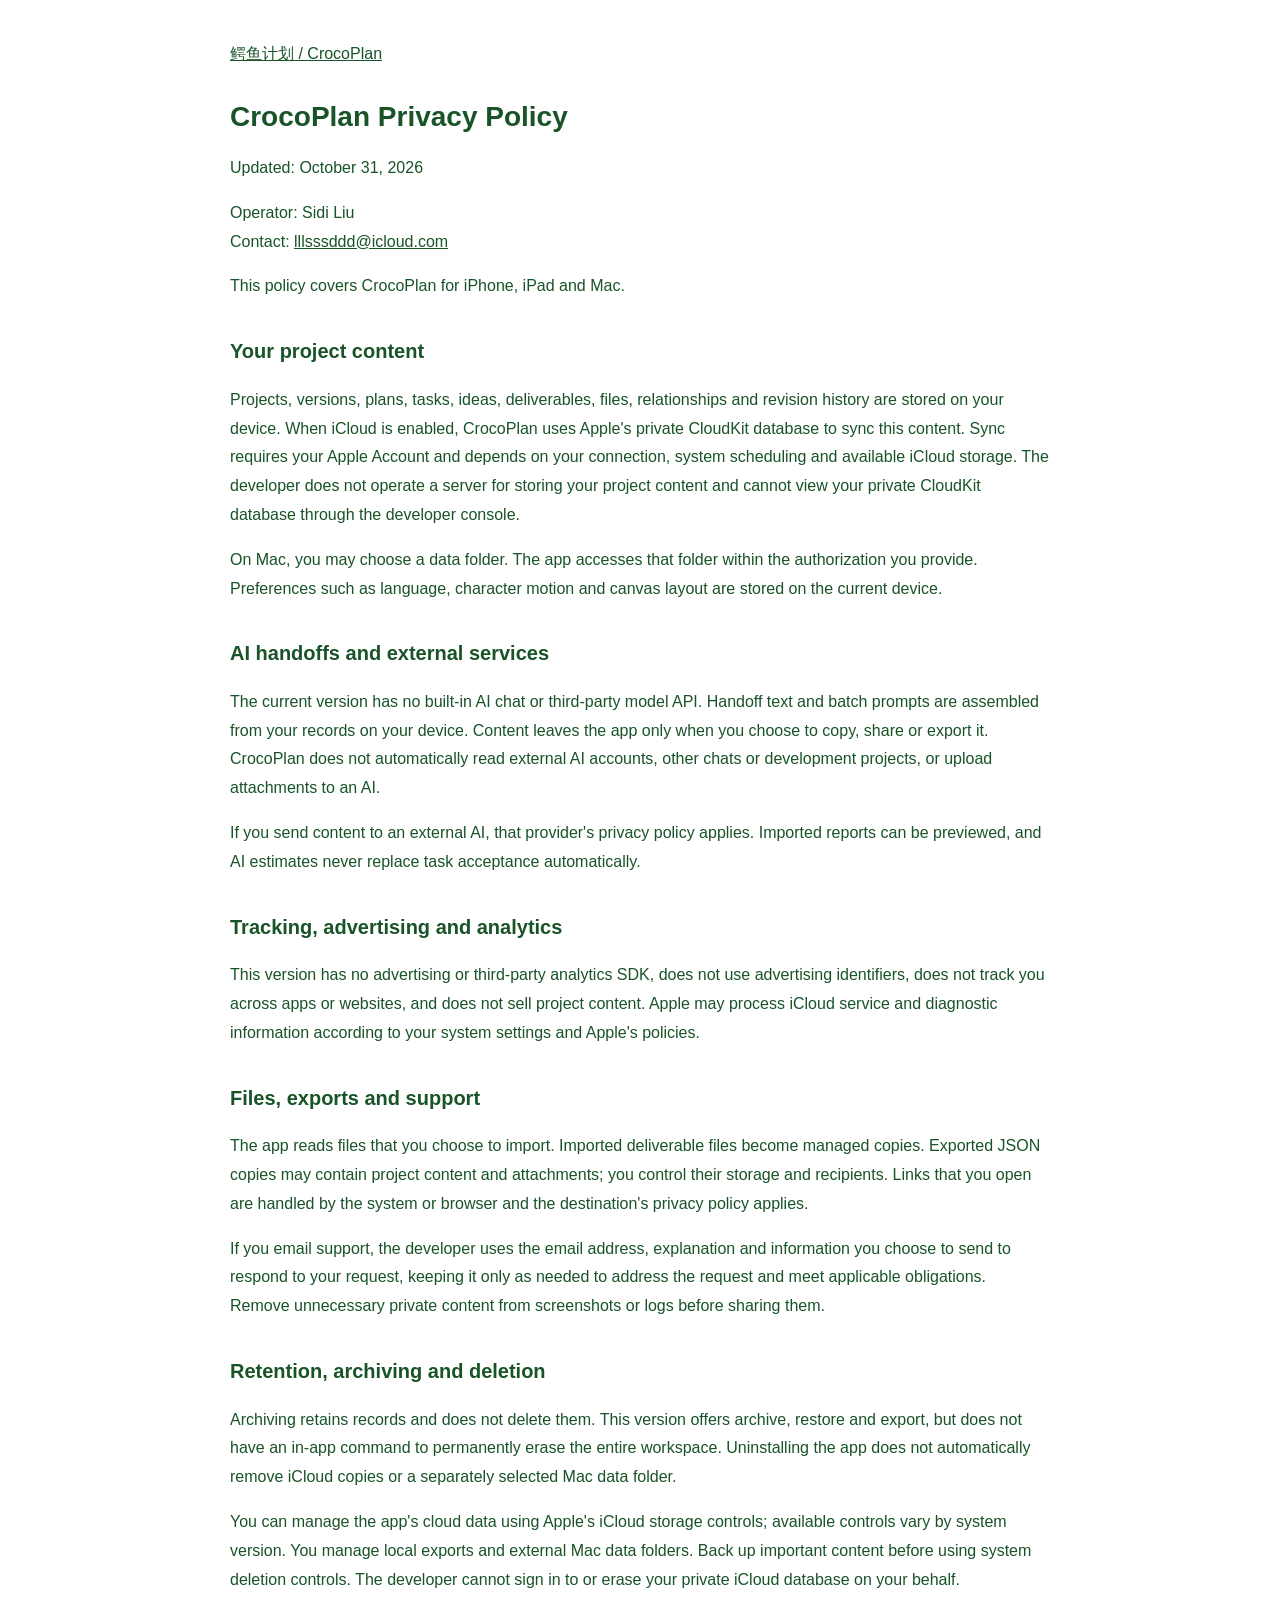
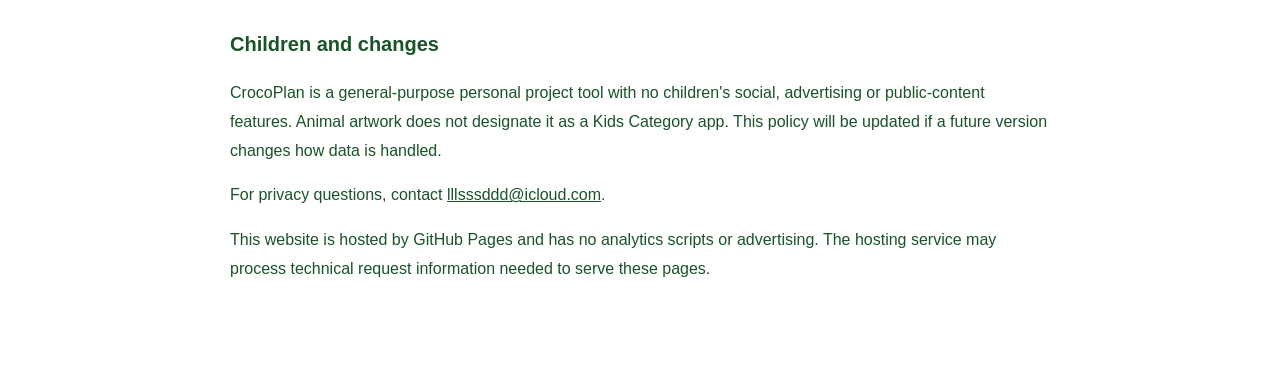
==== privacy-en-US.html @ f5f37c50 "docs: publish CrocoPlan privacy and support pages" ====
<!doctype html><html lang="en-US"><head><meta charset="utf-8"><meta name="viewport" content="width=device-width,initial-scale=1"><title>privacy · CrocoPlan</title><link rel="stylesheet" href="style.css"></head><body><nav><a href="index.html">鳄鱼计划 / CrocoPlan</a></nav><h1>CrocoPlan Privacy Policy</h1><p>Updated: October 31, 2026</p><p>Operator: Sidi Liu  
Contact: <a href="mailto:lllsssddd@icloud.com">lllsssddd@icloud.com</a></p><p>This policy covers CrocoPlan for iPhone, iPad and Mac.</p><h2>Your project content</h2><p>Projects, versions, plans, tasks, ideas, deliverables, files, relationships and revision history are stored on your device. When iCloud is enabled, CrocoPlan uses Apple&#x27;s private CloudKit database to sync this content. Sync requires your Apple Account and depends on your connection, system scheduling and available iCloud storage. The developer does not operate a server for storing your project content and cannot view your private CloudKit database through the developer console.</p><p>On Mac, you may choose a data folder. The app accesses that folder within the authorization you provide. Preferences such as language, character motion and canvas layout are stored on the current device.</p><h2>AI handoffs and external services</h2><p>The current version has no built-in AI chat or third-party model API. Handoff text and batch prompts are assembled from your records on your device. Content leaves the app only when you choose to copy, share or export it. CrocoPlan does not automatically read external AI accounts, other chats or development projects, or upload attachments to an AI.</p><p>If you send content to an external AI, that provider&#x27;s privacy policy applies. Imported reports can be previewed, and AI estimates never replace task acceptance automatically.</p><h2>Tracking, advertising and analytics</h2><p>This version has no advertising or third-party analytics SDK, does not use advertising identifiers, does not track you across apps or websites, and does not sell project content. Apple may process iCloud service and diagnostic information according to your system settings and Apple&#x27;s policies.</p><h2>Files, exports and support</h2><p>The app reads files that you choose to import. Imported deliverable files become managed copies. Exported JSON copies may contain project content and attachments; you control their storage and recipients. Links that you open are handled by the system or browser and the destination&#x27;s privacy policy applies.</p><p>If you email support, the developer uses the email address, explanation and information you choose to send to respond to your request, keeping it only as needed to address the request and meet applicable obligations. Remove unnecessary private content from screenshots or logs before sharing them.</p><h2>Retention, archiving and deletion</h2><p>Archiving retains records and does not delete them. This version offers archive, restore and export, but does not have an in-app command to permanently erase the entire workspace. Uninstalling the app does not automatically remove iCloud copies or a separately selected Mac data folder.</p><p>You can manage the app&#x27;s cloud data using Apple&#x27;s iCloud storage controls; available controls vary by system version. You manage local exports and external Mac data folders. Back up important content before using system deletion controls. The developer cannot sign in to or erase your private iCloud database on your behalf.</p><h2>Children and changes</h2><p>CrocoPlan is a general-purpose personal project tool with no children&#x27;s social, advertising or public-content features. Animal artwork does not designate it as a Kids Category app. This policy will be updated if a future version changes how data is handled.</p><p>For privacy questions, contact <a href="mailto:lllsssddd@icloud.com">lllsssddd@icloud.com</a>.
</p><footer><p>This website is hosted by GitHub Pages and has no analytics scripts or advertising. The hosting service may process technical request information needed to serve these pages.</p></footer></body></html>
---- style.css ----
body{max-width:820px;margin:auto;padding:40px 24px 80px;background:#fff;color:#195328;font:16px/1.8 -apple-system,BlinkMacSystemFont,"PingFang SC",sans-serif}h1{font-size:28px;line-height:1.3}h2{font-size:20px;margin-top:32px}a{color:#195328}.draft{padding:12px 16px;background:#f3e8cc;border-radius:14px;margin-bottom:24px}nav{margin-bottom:30px}p{white-space:pre-wrap}
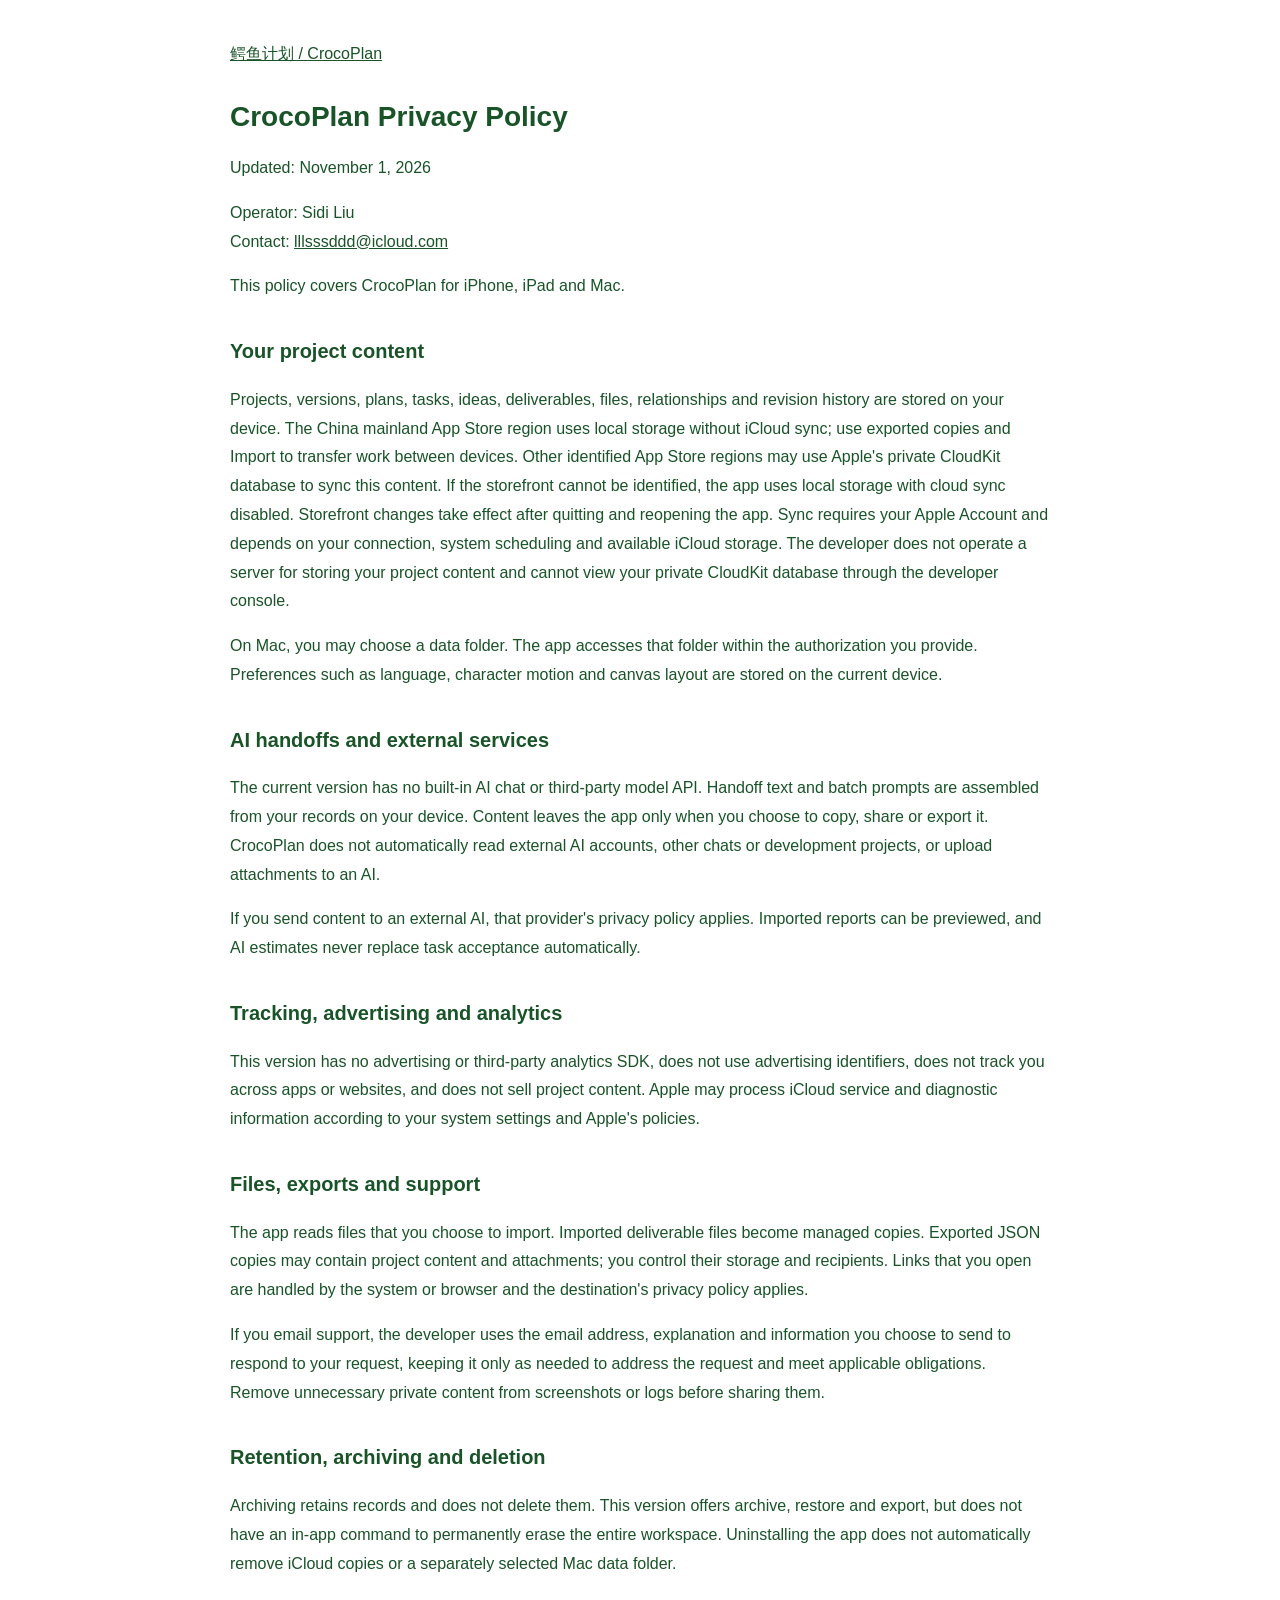
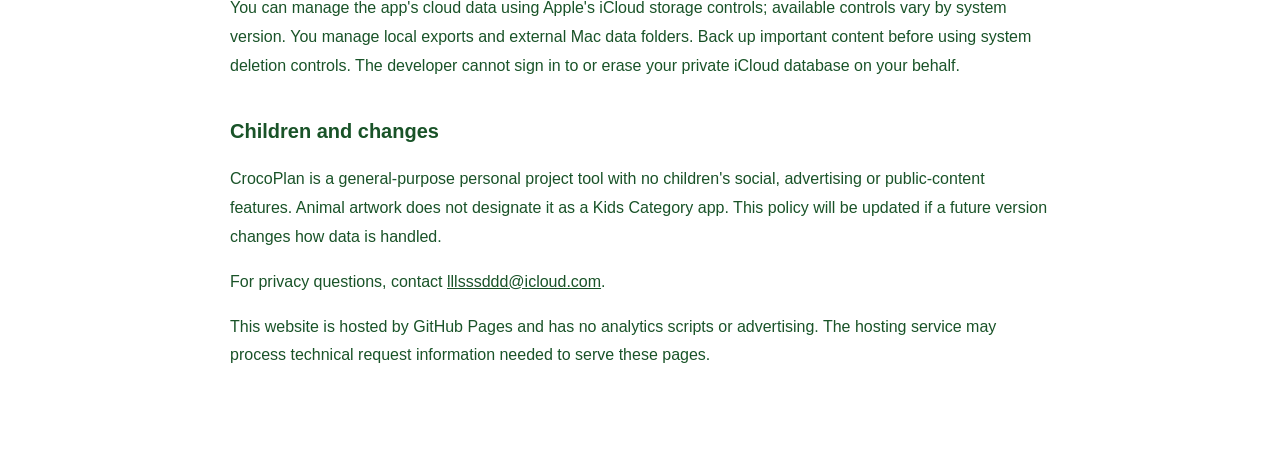
==== commit f7b9f232: "docs: explain regional local storage and iCloud availability" ====
--- a/privacy-en-US.html
+++ b/privacy-en-US.html
@@ -1,3 +1,3 @@
-<!doctype html><html lang="en-US"><head><meta charset="utf-8"><meta name="viewport" content="width=device-width,initial-scale=1"><title>privacy · CrocoPlan</title><link rel="stylesheet" href="style.css"></head><body><nav><a href="index.html">鳄鱼计划 / CrocoPlan</a></nav><h1>CrocoPlan Privacy Policy</h1><p>Updated: October 31, 2026</p><p>Operator: Sidi Liu  
-Contact: <a href="mailto:lllsssddd@icloud.com">lllsssddd@icloud.com</a></p><p>This policy covers CrocoPlan for iPhone, iPad and Mac.</p><h2>Your project content</h2><p>Projects, versions, plans, tasks, ideas, deliverables, files, relationships and revision history are stored on your device. When iCloud is enabled, CrocoPlan uses Apple&#x27;s private CloudKit database to sync this content. Sync requires your Apple Account and depends on your connection, system scheduling and available iCloud storage. The developer does not operate a server for storing your project content and cannot view your private CloudKit database through the developer console.</p><p>On Mac, you may choose a data folder. The app accesses that folder within the authorization you provide. Preferences such as language, character motion and canvas layout are stored on the current device.</p><h2>AI handoffs and external services</h2><p>The current version has no built-in AI chat or third-party model API. Handoff text and batch prompts are assembled from your records on your device. Content leaves the app only when you choose to copy, share or export it. CrocoPlan does not automatically read external AI accounts, other chats or development projects, or upload attachments to an AI.</p><p>If you send content to an external AI, that provider&#x27;s privacy policy applies. Imported reports can be previewed, and AI estimates never replace task acceptance automatically.</p><h2>Tracking, advertising and analytics</h2><p>This version has no advertising or third-party analytics SDK, does not use advertising identifiers, does not track you across apps or websites, and does not sell project content. Apple may process iCloud service and diagnostic information according to your system settings and Apple&#x27;s policies.</p><h2>Files, exports and support</h2><p>The app reads files that you choose to import. Imported deliverable files become managed copies. Exported JSON copies may contain project content and attachments; you control their storage and recipients. Links that you open are handled by the system or browser and the destination&#x27;s privacy policy applies.</p><p>If you email support, the developer uses the email address, explanation and information you choose to send to respond to your request, keeping it only as needed to address the request and meet applicable obligations. Remove unnecessary private content from screenshots or logs before sharing them.</p><h2>Retention, archiving and deletion</h2><p>Archiving retains records and does not delete them. This version offers archive, restore and export, but does not have an in-app command to permanently erase the entire workspace. Uninstalling the app does not automatically remove iCloud copies or a separately selected Mac data folder.</p><p>You can manage the app&#x27;s cloud data using Apple&#x27;s iCloud storage controls; available controls vary by system version. You manage local exports and external Mac data folders. Back up important content before using system deletion controls. The developer cannot sign in to or erase your private iCloud database on your behalf.</p><h2>Children and changes</h2><p>CrocoPlan is a general-purpose personal project tool with no children&#x27;s social, advertising or public-content features. Animal artwork does not designate it as a Kids Category app. This policy will be updated if a future version changes how data is handled.</p><p>For privacy questions, contact <a href="mailto:lllsssddd@icloud.com">lllsssddd@icloud.com</a>.
+<!doctype html><html lang="en-US"><head><meta charset="utf-8"><meta name="viewport" content="width=device-width,initial-scale=1"><title>privacy · CrocoPlan</title><link rel="stylesheet" href="style.css"></head><body><nav><a href="index.html">鳄鱼计划 / CrocoPlan</a></nav><h1>CrocoPlan Privacy Policy</h1><p>Updated: November 1, 2026</p><p>Operator: Sidi Liu  
+Contact: <a href="mailto:lllsssddd@icloud.com">lllsssddd@icloud.com</a></p><p>This policy covers CrocoPlan for iPhone, iPad and Mac.</p><h2>Your project content</h2><p>Projects, versions, plans, tasks, ideas, deliverables, files, relationships and revision history are stored on your device. The China mainland App Store region uses local storage without iCloud sync; use exported copies and Import to transfer work between devices. Other identified App Store regions may use Apple&#x27;s private CloudKit database to sync this content. If the storefront cannot be identified, the app uses local storage with cloud sync disabled. Storefront changes take effect after quitting and reopening the app. Sync requires your Apple Account and depends on your connection, system scheduling and available iCloud storage. The developer does not operate a server for storing your project content and cannot view your private CloudKit database through the developer console.</p><p>On Mac, you may choose a data folder. The app accesses that folder within the authorization you provide. Preferences such as language, character motion and canvas layout are stored on the current device.</p><h2>AI handoffs and external services</h2><p>The current version has no built-in AI chat or third-party model API. Handoff text and batch prompts are assembled from your records on your device. Content leaves the app only when you choose to copy, share or export it. CrocoPlan does not automatically read external AI accounts, other chats or development projects, or upload attachments to an AI.</p><p>If you send content to an external AI, that provider&#x27;s privacy policy applies. Imported reports can be previewed, and AI estimates never replace task acceptance automatically.</p><h2>Tracking, advertising and analytics</h2><p>This version has no advertising or third-party analytics SDK, does not use advertising identifiers, does not track you across apps or websites, and does not sell project content. Apple may process iCloud service and diagnostic information according to your system settings and Apple&#x27;s policies.</p><h2>Files, exports and support</h2><p>The app reads files that you choose to import. Imported deliverable files become managed copies. Exported JSON copies may contain project content and attachments; you control their storage and recipients. Links that you open are handled by the system or browser and the destination&#x27;s privacy policy applies.</p><p>If you email support, the developer uses the email address, explanation and information you choose to send to respond to your request, keeping it only as needed to address the request and meet applicable obligations. Remove unnecessary private content from screenshots or logs before sharing them.</p><h2>Retention, archiving and deletion</h2><p>Archiving retains records and does not delete them. This version offers archive, restore and export, but does not have an in-app command to permanently erase the entire workspace. Uninstalling the app does not automatically remove iCloud copies or a separately selected Mac data folder.</p><p>You can manage the app&#x27;s cloud data using Apple&#x27;s iCloud storage controls; available controls vary by system version. You manage local exports and external Mac data folders. Back up important content before using system deletion controls. The developer cannot sign in to or erase your private iCloud database on your behalf.</p><h2>Children and changes</h2><p>CrocoPlan is a general-purpose personal project tool with no children&#x27;s social, advertising or public-content features. Animal artwork does not designate it as a Kids Category app. This policy will be updated if a future version changes how data is handled.</p><p>For privacy questions, contact <a href="mailto:lllsssddd@icloud.com">lllsssddd@icloud.com</a>.
 </p><footer><p>This website is hosted by GitHub Pages and has no analytics scripts or advertising. The hosting service may process technical request information needed to serve these pages.</p></footer></body></html>
